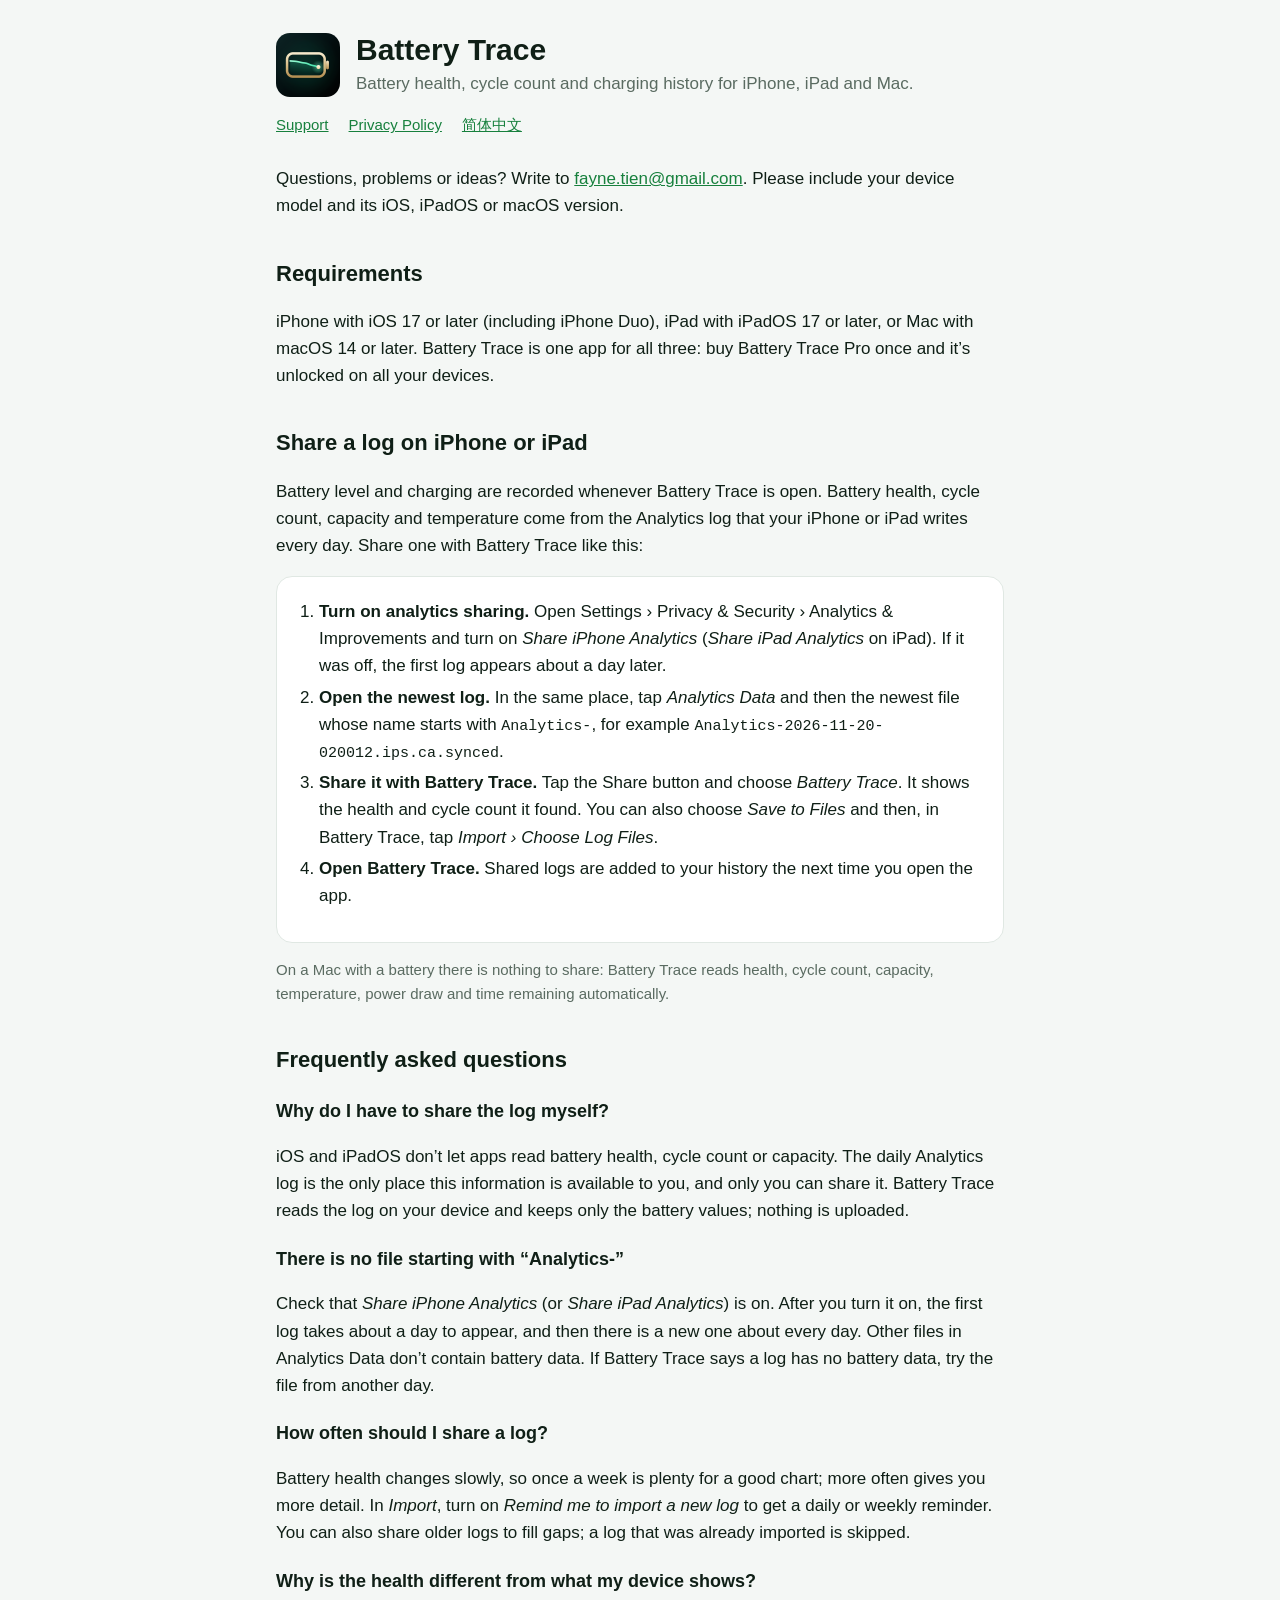
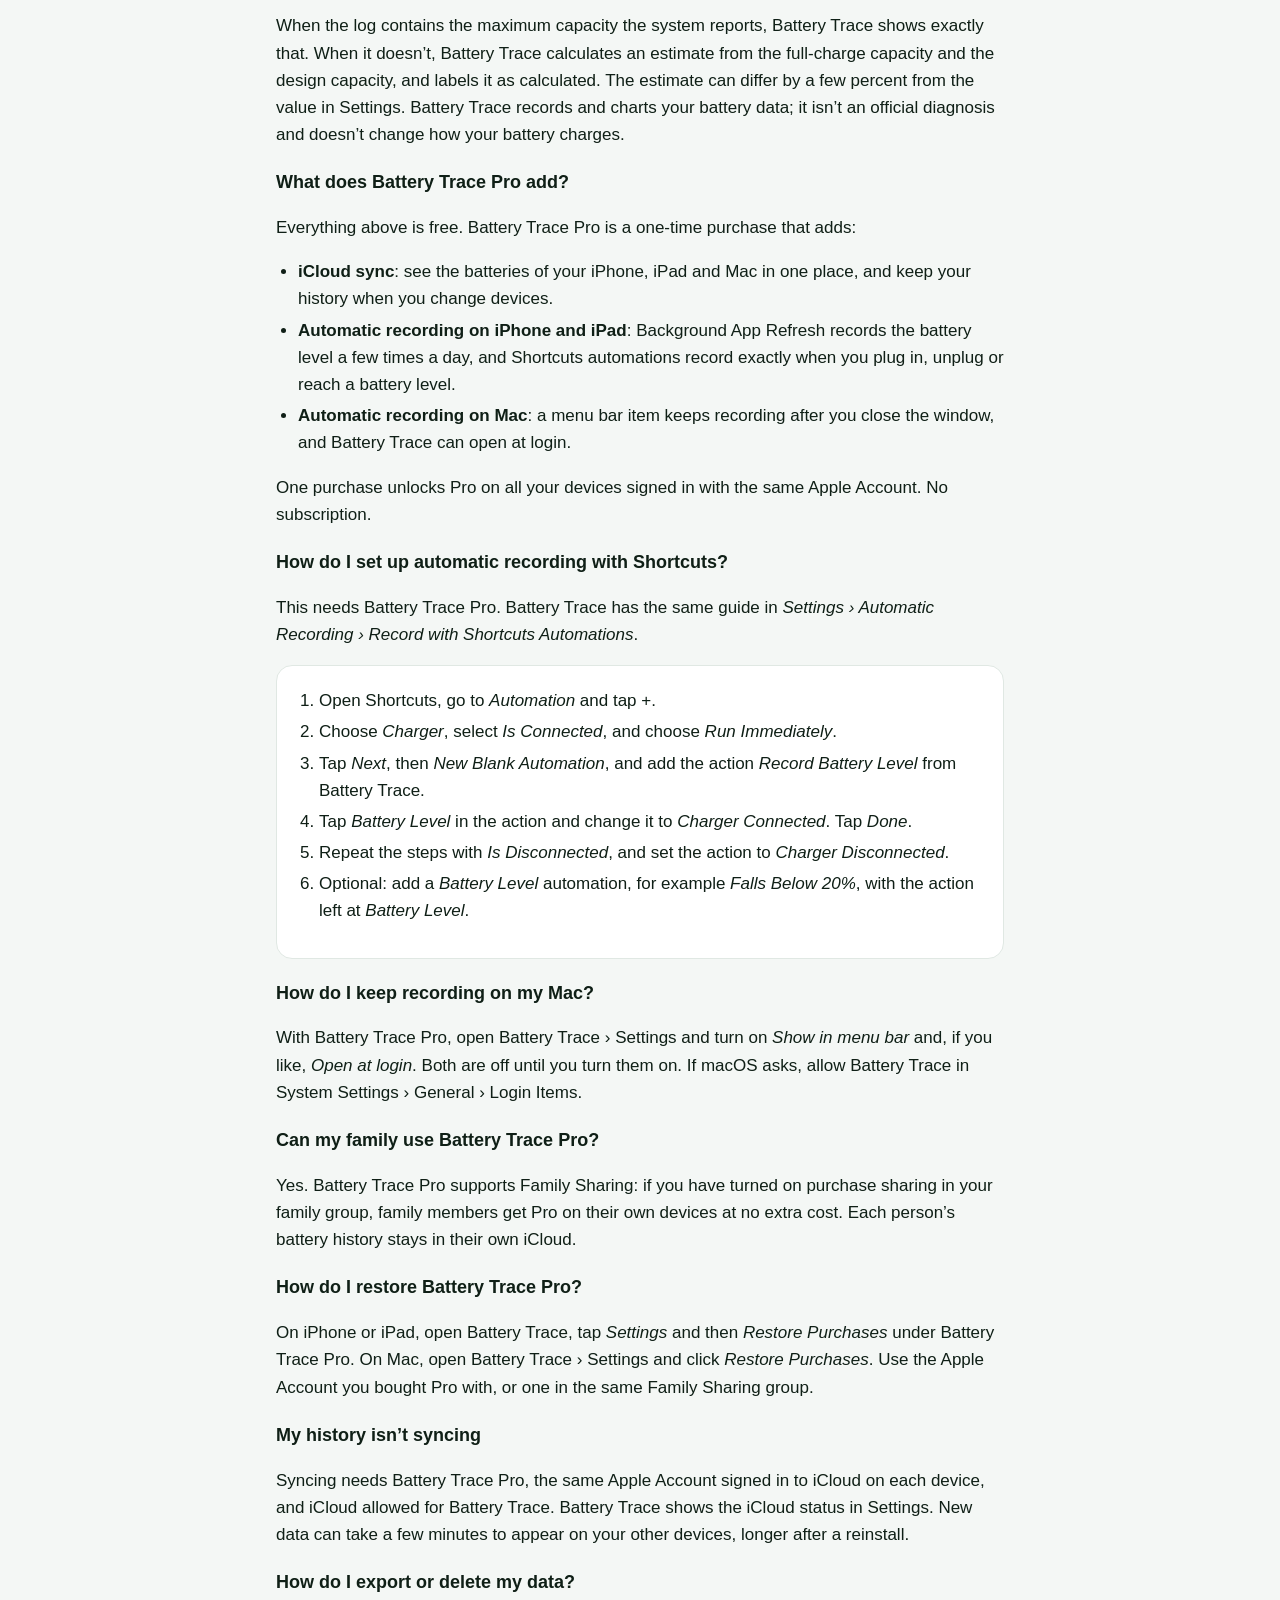
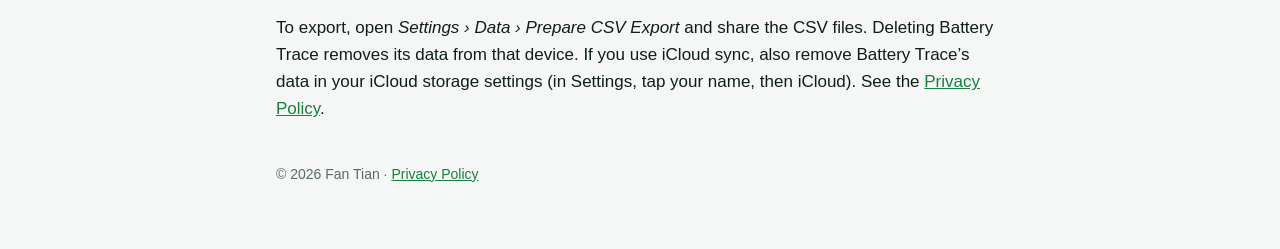
==== index.html @ ed0445cd "Update the support and privacy pages" ====
<!doctype html>
<html lang="en">
<head>
  <meta charset="utf-8">
  <meta name="viewport" content="width=device-width, initial-scale=1">
  <title>Battery Trace Support</title>
  <meta name="description" content="Help for Battery Trace, the battery health and charging history app for iPhone, iPad and Mac.">
  <link rel="stylesheet" href="style.css">
  <link rel="icon" href="icon.png" type="image/png">
  <link rel="alternate" hreflang="zh-Hans" href="zh-Hans/index.html">
</head>
<body>
<main>
  <header>
    <img src="icon.png" alt="">
    <div>
      <h1>Battery Trace</h1>
      <p>Battery health, cycle count and charging history for iPhone, iPad and Mac.</p>
    </div>
  </header>
  <nav>
    <a href="index.html">Support</a>
    <a href="privacy.html">Privacy Policy</a>
    <a href="zh-Hans/index.html">简体中文</a>
  </nav>

  <p>Questions, problems or ideas? Write to <a href="mailto:fayne.tien@gmail.com">fayne.tien@gmail.com</a>. Please include your device model and its iOS, iPadOS or macOS version.</p>

  <h2>Requirements</h2>
  <p>iPhone with iOS 17 or later (including iPhone Duo), iPad with iPadOS 17 or later, or Mac with macOS 14 or later. Battery Trace is one app for all three: buy Battery Trace Pro once and it’s unlocked on all your devices.</p>

  <h2>Share a log on iPhone or iPad</h2>
  <p>Battery level and charging are recorded whenever Battery Trace is open. Battery health, cycle count, capacity and temperature come from the Analytics log that your iPhone or iPad writes every day. Share one with Battery Trace like this:</p>
  <section>
    <ol>
      <li><strong>Turn on analytics sharing.</strong> Open Settings › Privacy &amp; Security › Analytics &amp; Improvements and turn on <em>Share iPhone Analytics</em> (<em>Share iPad Analytics</em> on iPad). If it was off, the first log appears about a day later.</li>
      <li><strong>Open the newest log.</strong> In the same place, tap <em>Analytics Data</em> and then the newest file whose name starts with <code>Analytics-</code>, for example <code>Analytics-2026-11-20-020012.ips.ca.synced</code>.</li>
      <li><strong>Share it with Battery Trace.</strong> Tap the Share button and choose <em>Battery Trace</em>. It shows the health and cycle count it found. You can also choose <em>Save to Files</em> and then, in Battery Trace, tap <em>Import › Choose Log Files</em>.</li>
      <li><strong>Open Battery Trace.</strong> Shared logs are added to your history the next time you open the app.</li>
    </ol>
  </section>
  <p class="muted">On a Mac with a battery there is nothing to share: Battery Trace reads health, cycle count, capacity, temperature, power draw and time remaining automatically.</p>

  <h2>Frequently asked questions</h2>

  <h3>Why do I have to share the log myself?</h3>
  <p>iOS and iPadOS don’t let apps read battery health, cycle count or capacity. The daily Analytics log is the only place this information is available to you, and only you can share it. Battery Trace reads the log on your device and keeps only the battery values; nothing is uploaded.</p>

  <h3>There is no file starting with “Analytics-”</h3>
  <p>Check that <em>Share iPhone Analytics</em> (or <em>Share iPad Analytics</em>) is on. After you turn it on, the first log takes about a day to appear, and then there is a new one about every day. Other files in Analytics Data don’t contain battery data. If Battery Trace says a log has no battery data, try the file from another day.</p>

  <h3>How often should I share a log?</h3>
  <p>Battery health changes slowly, so once a week is plenty for a good chart; more often gives you more detail. In <em>Import</em>, turn on <em>Remind me to import a new log</em> to get a daily or weekly reminder. You can also share older logs to fill gaps; a log that was already imported is skipped.</p>

  <h3>Why is the health different from what my device shows?</h3>
  <p>When the log contains the maximum capacity the system reports, Battery Trace shows exactly that. When it doesn’t, Battery Trace calculates an estimate from the full-charge capacity and the design capacity, and labels it as calculated. The estimate can differ by a few percent from the value in Settings. Battery Trace records and charts your battery data; it isn’t an official diagnosis and doesn’t change how your battery charges.</p>

  <h3>What does Battery Trace Pro add?</h3>
  <p>Everything above is free. Battery Trace Pro is a one-time purchase that adds:</p>
  <ul>
    <li><strong>iCloud sync</strong>: see the batteries of your iPhone, iPad and Mac in one place, and keep your history when you change devices.</li>
    <li><strong>Automatic recording on iPhone and iPad</strong>: Background App Refresh records the battery level a few times a day, and Shortcuts automations record exactly when you plug in, unplug or reach a battery level.</li>
    <li><strong>Automatic recording on Mac</strong>: a menu bar item keeps recording after you close the window, and Battery Trace can open at login.</li>
  </ul>
  <p>One purchase unlocks Pro on all your devices signed in with the same Apple Account. No subscription.</p>

  <h3>How do I set up automatic recording with Shortcuts?</h3>
  <p>This needs Battery Trace Pro. Battery Trace has the same guide in <em>Settings › Automatic Recording › Record with Shortcuts Automations</em>.</p>
  <section>
    <ol>
      <li>Open Shortcuts, go to <em>Automation</em> and tap +.</li>
      <li>Choose <em>Charger</em>, select <em>Is Connected</em>, and choose <em>Run Immediately</em>.</li>
      <li>Tap <em>Next</em>, then <em>New Blank Automation</em>, and add the action <em>Record Battery Level</em> from Battery Trace.</li>
      <li>Tap <em>Battery Level</em> in the action and change it to <em>Charger Connected</em>. Tap <em>Done</em>.</li>
      <li>Repeat the steps with <em>Is Disconnected</em>, and set the action to <em>Charger Disconnected</em>.</li>
      <li>Optional: add a <em>Battery Level</em> automation, for example <em>Falls Below 20%</em>, with the action left at <em>Battery Level</em>.</li>
    </ol>
  </section>

  <h3>How do I keep recording on my Mac?</h3>
  <p>With Battery Trace Pro, open Battery Trace › Settings and turn on <em>Show in menu bar</em> and, if you like, <em>Open at login</em>. Both are off until you turn them on. If macOS asks, allow Battery Trace in System Settings › General › Login Items.</p>

  <h3>Can my family use Battery Trace Pro?</h3>
  <p>Yes. Battery Trace Pro supports Family Sharing: if you have turned on purchase sharing in your family group, family members get Pro on their own devices at no extra cost. Each person’s battery history stays in their own iCloud.</p>

  <h3>How do I restore Battery Trace Pro?</h3>
  <p>On iPhone or iPad, open Battery Trace, tap <em>Settings</em> and then <em>Restore Purchases</em> under Battery Trace Pro. On Mac, open Battery Trace › Settings and click <em>Restore Purchases</em>. Use the Apple Account you bought Pro with, or one in the same Family Sharing group.</p>

  <h3>My history isn’t syncing</h3>
  <p>Syncing needs Battery Trace Pro, the same Apple Account signed in to iCloud on each device, and iCloud allowed for Battery Trace. Battery Trace shows the iCloud status in Settings. New data can take a few minutes to appear on your other devices, longer after a reinstall.</p>

  <h3>How do I export or delete my data?</h3>
  <p>To export, open <em>Settings › Data › Prepare CSV Export</em> and share the CSV files. Deleting Battery Trace removes its data from that device. If you use iCloud sync, also remove Battery Trace’s data in your iCloud storage settings (in Settings, tap your name, then iCloud). See the <a href="privacy.html">Privacy Policy</a>.</p>

  <footer>© 2026 Fan Tian · <a href="privacy.html">Privacy Policy</a></footer>
</main>
</body>
</html>
---- style.css ----
:root {
  --bg: #f4f7f5;
  --card: #ffffff;
  --text: #0f1f16;
  --muted: #5a6b61;
  --accent: #17803d;
  --amber: #f0a020;
  --line: #e0e8e3;
}

@media (prefers-color-scheme: dark) {
  :root {
    --bg: #0a140e;
    --card: #122119;
    --text: #e8f2ec;
    --muted: #9db3a6;
    --accent: #5ad98a;
    --line: #203629;
  }
}

* { box-sizing: border-box; }

body {
  margin: 0;
  background: var(--bg);
  color: var(--text);
  font: 17px/1.6 -apple-system, BlinkMacSystemFont, "SF Pro Text", "PingFang SC", "Hiragino Sans", "Noto Sans", sans-serif;
  -webkit-text-size-adjust: 100%;
}

main {
  max-width: 760px;
  margin: 0 auto;
  padding: 32px 16px 64px;
}

header {
  display: flex;
  align-items: center;
  gap: 16px;
  margin-bottom: 8px;
}

header img {
  width: 64px;
  height: 64px;
  border-radius: 14px;
  flex: none;
}

header h1 {
  margin: 0;
  font-size: 30px;
  line-height: 1.2;
}

header p {
  margin: 2px 0 0;
  color: var(--muted);
}

nav {
  display: flex;
  flex-wrap: wrap;
  gap: 8px 20px;
  margin: 16px 0 28px;
  font-size: 15px;
}

a { color: var(--accent); }

h2 {
  margin: 36px 0 8px;
  font-size: 22px;
}

h3 {
  margin: 20px 0 4px;
  font-size: 18px;
}

section, .card {
  background: var(--card);
  border: 1px solid var(--line);
  border-radius: 16px;
  padding: 4px 20px 16px;
  margin-top: 16px;
}

ol, ul { padding-left: 22px; }
li { margin: 4px 0; }

code {
  font: 15px ui-monospace, "SF Mono", Menlo, monospace;
  overflow-wrap: anywhere;
}

.muted { color: var(--muted); font-size: 15px; }

.highlight {
  border-left: 4px solid var(--amber);
  padding: 8px 14px;
  background: color-mix(in srgb, var(--amber) 12%, transparent);
  border-radius: 8px;
}

footer {
  margin-top: 40px;
  color: var(--muted);
  font-size: 14px;
}
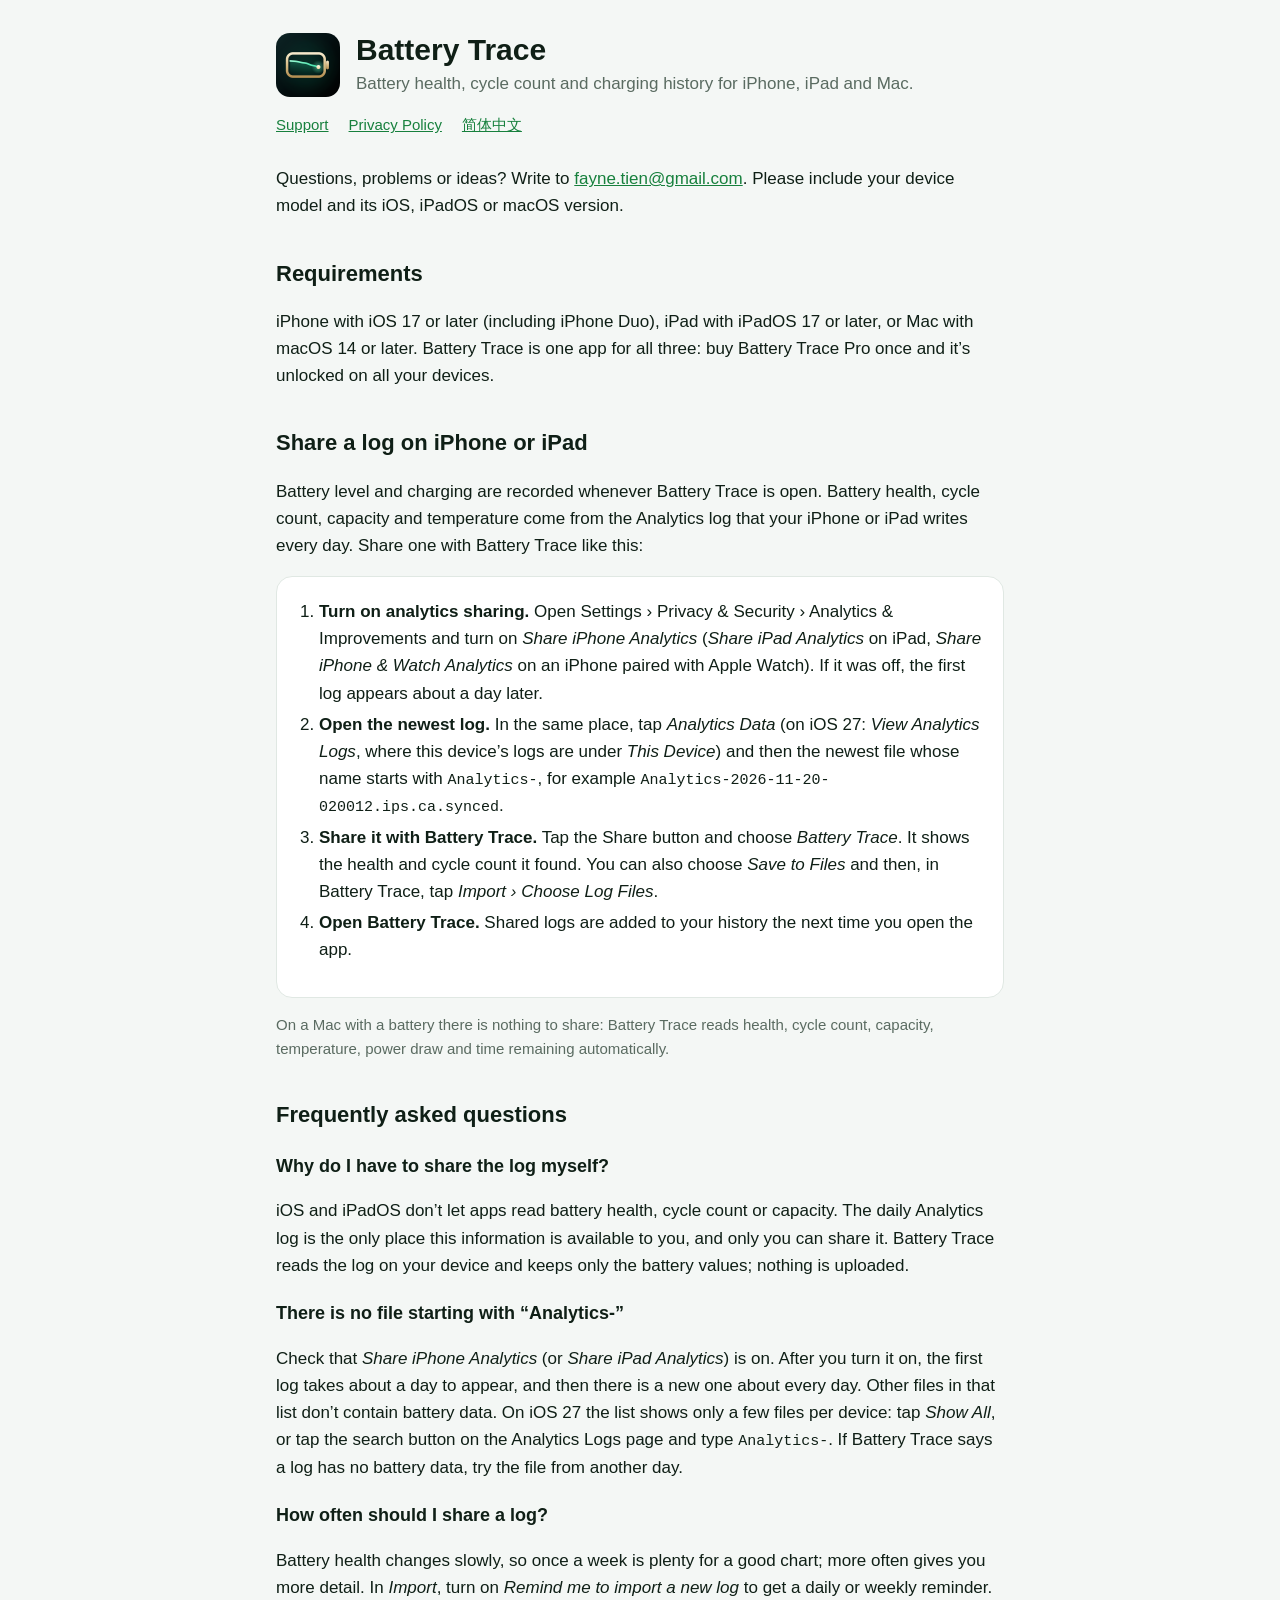
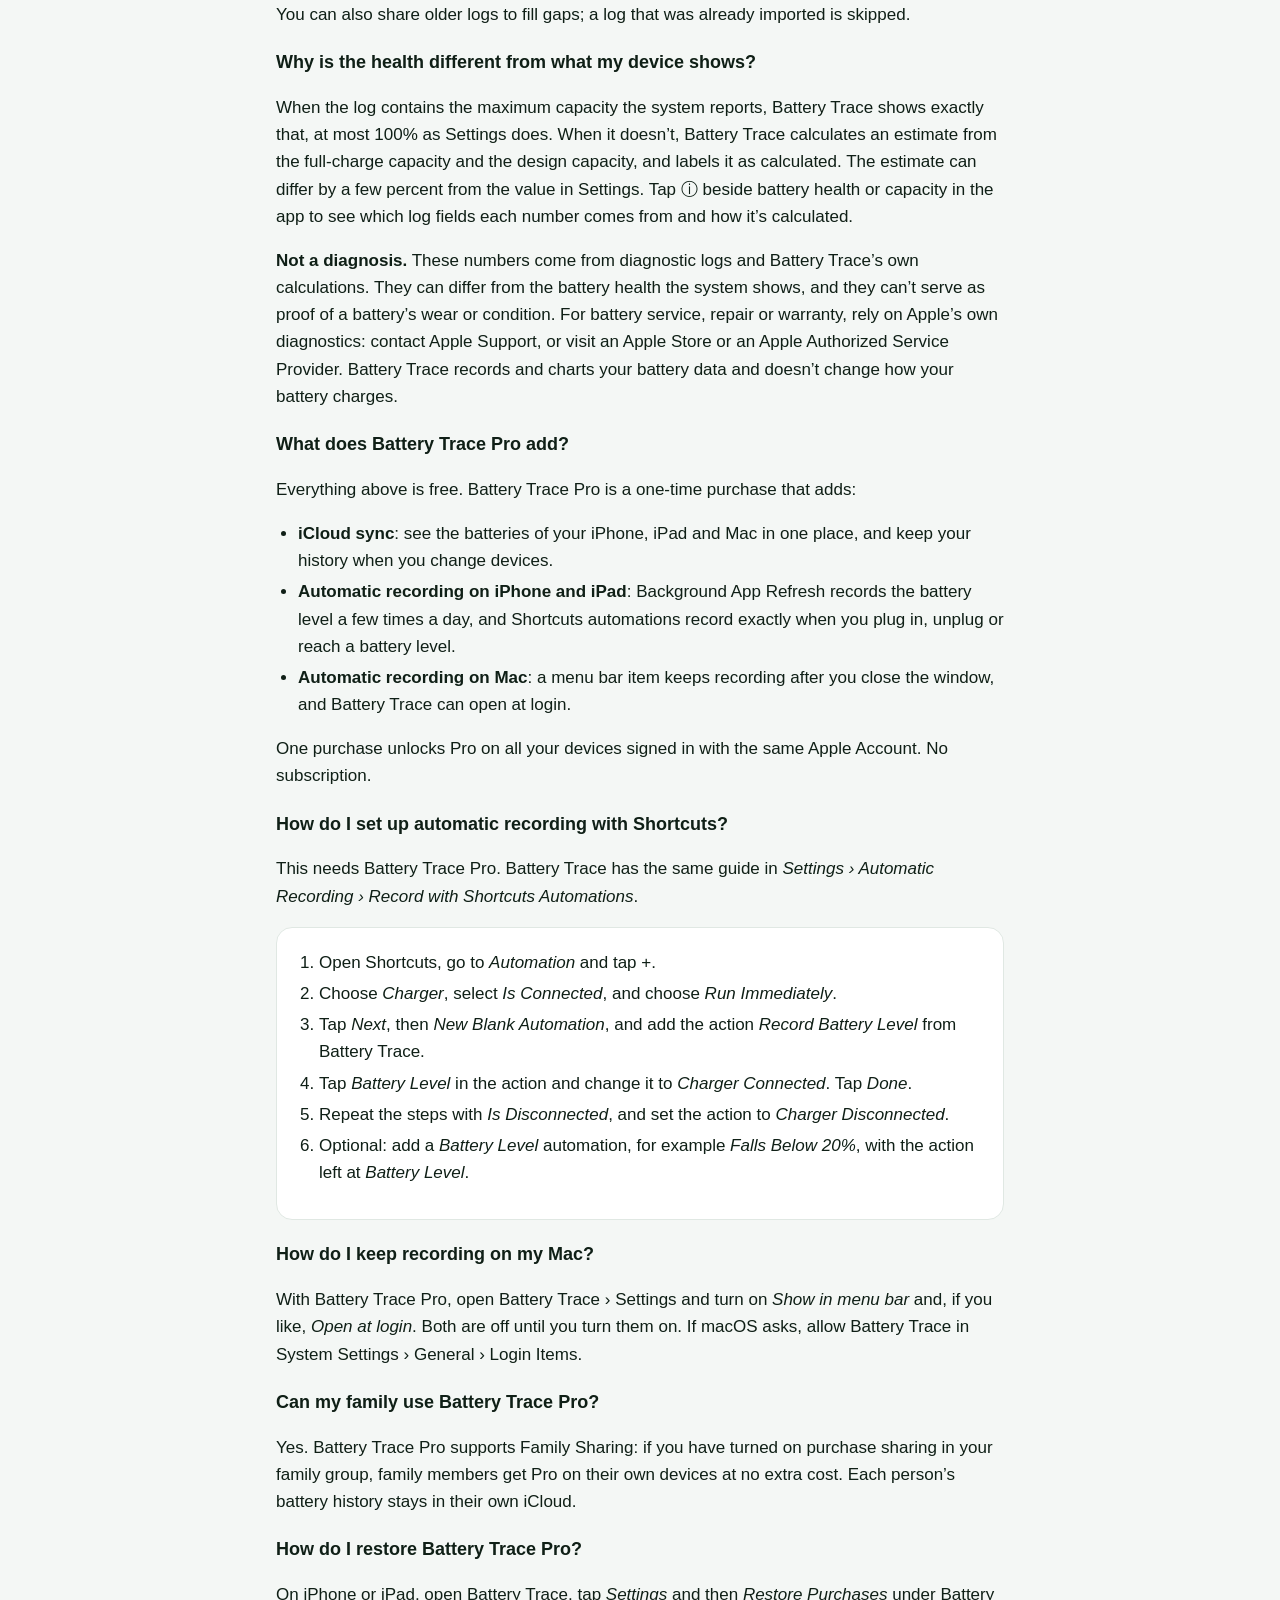
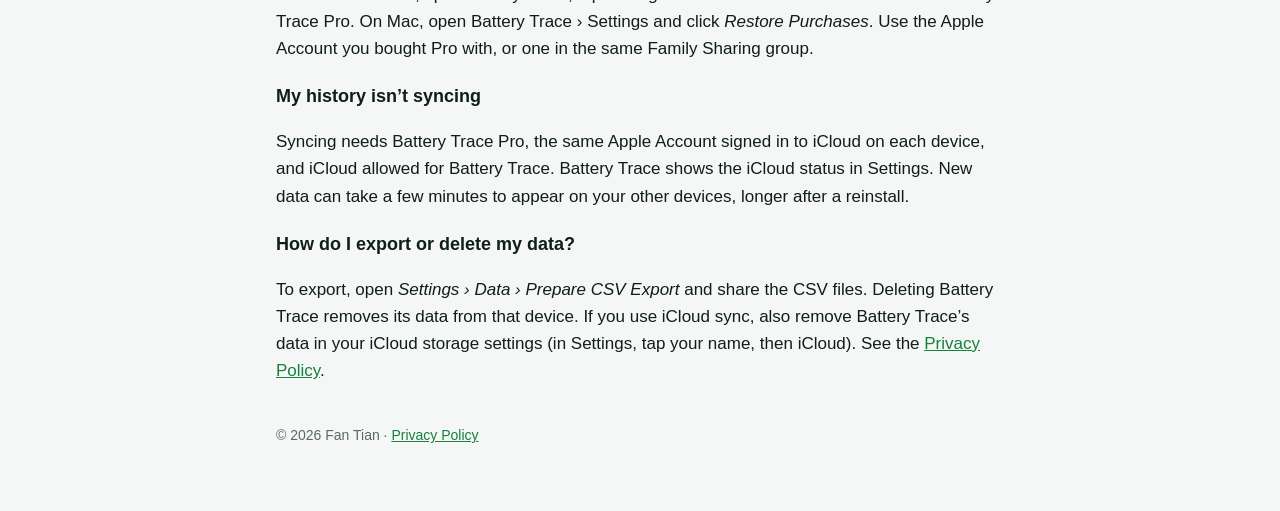
==== commit 2a260375: "Update the support and privacy pages" ====
--- a/index.html
+++ b/index.html
@@ -33,8 +33,8 @@
   <p>Battery level and charging are recorded whenever Battery Trace is open. Battery health, cycle count, capacity and temperature come from the Analytics log that your iPhone or iPad writes every day. Share one with Battery Trace like this:</p>
   <section>
     <ol>
-      <li><strong>Turn on analytics sharing.</strong> Open Settings › Privacy &amp; Security › Analytics &amp; Improvements and turn on <em>Share iPhone Analytics</em> (<em>Share iPad Analytics</em> on iPad). If it was off, the first log appears about a day later.</li>
-      <li><strong>Open the newest log.</strong> In the same place, tap <em>Analytics Data</em> and then the newest file whose name starts with <code>Analytics-</code>, for example <code>Analytics-2026-11-20-020012.ips.ca.synced</code>.</li>
+      <li><strong>Turn on analytics sharing.</strong> Open Settings › Privacy &amp; Security › Analytics &amp; Improvements and turn on <em>Share iPhone Analytics</em> (<em>Share iPad Analytics</em> on iPad, <em>Share iPhone &amp; Watch Analytics</em> on an iPhone paired with Apple Watch). If it was off, the first log appears about a day later.</li>
+      <li><strong>Open the newest log.</strong> In the same place, tap <em>Analytics Data</em> (on iOS 27: <em>View Analytics Logs</em>, where this device’s logs are under <em>This Device</em>) and then the newest file whose name starts with <code>Analytics-</code>, for example <code>Analytics-2026-11-20-020012.ips.ca.synced</code>.</li>
       <li><strong>Share it with Battery Trace.</strong> Tap the Share button and choose <em>Battery Trace</em>. It shows the health and cycle count it found. You can also choose <em>Save to Files</em> and then, in Battery Trace, tap <em>Import › Choose Log Files</em>.</li>
       <li><strong>Open Battery Trace.</strong> Shared logs are added to your history the next time you open the app.</li>
     </ol>
@@ -47,13 +47,14 @@
   <p>iOS and iPadOS don’t let apps read battery health, cycle count or capacity. The daily Analytics log is the only place this information is available to you, and only you can share it. Battery Trace reads the log on your device and keeps only the battery values; nothing is uploaded.</p>
 
   <h3>There is no file starting with “Analytics-”</h3>
-  <p>Check that <em>Share iPhone Analytics</em> (or <em>Share iPad Analytics</em>) is on. After you turn it on, the first log takes about a day to appear, and then there is a new one about every day. Other files in Analytics Data don’t contain battery data. If Battery Trace says a log has no battery data, try the file from another day.</p>
+  <p>Check that <em>Share iPhone Analytics</em> (or <em>Share iPad Analytics</em>) is on. After you turn it on, the first log takes about a day to appear, and then there is a new one about every day. Other files in that list don’t contain battery data. On iOS 27 the list shows only a few files per device: tap <em>Show All</em>, or tap the search button on the Analytics Logs page and type <code>Analytics-</code>. If Battery Trace says a log has no battery data, try the file from another day.</p>
 
   <h3>How often should I share a log?</h3>
   <p>Battery health changes slowly, so once a week is plenty for a good chart; more often gives you more detail. In <em>Import</em>, turn on <em>Remind me to import a new log</em> to get a daily or weekly reminder. You can also share older logs to fill gaps; a log that was already imported is skipped.</p>
 
   <h3>Why is the health different from what my device shows?</h3>
-  <p>When the log contains the maximum capacity the system reports, Battery Trace shows exactly that. When it doesn’t, Battery Trace calculates an estimate from the full-charge capacity and the design capacity, and labels it as calculated. The estimate can differ by a few percent from the value in Settings. Battery Trace records and charts your battery data; it isn’t an official diagnosis and doesn’t change how your battery charges.</p>
+  <p>When the log contains the maximum capacity the system reports, Battery Trace shows exactly that, at most 100% as Settings does. When it doesn’t, Battery Trace calculates an estimate from the full-charge capacity and the design capacity, and labels it as calculated. The estimate can differ by a few percent from the value in Settings. Tap ⓘ beside battery health or capacity in the app to see which log fields each number comes from and how it’s calculated.</p>
+  <p><strong>Not a diagnosis.</strong> These numbers come from diagnostic logs and Battery Trace’s own calculations. They can differ from the battery health the system shows, and they can’t serve as proof of a battery’s wear or condition. For battery service, repair or warranty, rely on Apple’s own diagnostics: contact Apple Support, or visit an Apple Store or an Apple Authorized Service Provider. Battery Trace records and charts your battery data and doesn’t change how your battery charges.</p>
 
   <h3>What does Battery Trace Pro add?</h3>
   <p>Everything above is free. Battery Trace Pro is a one-time purchase that adds:</p>
